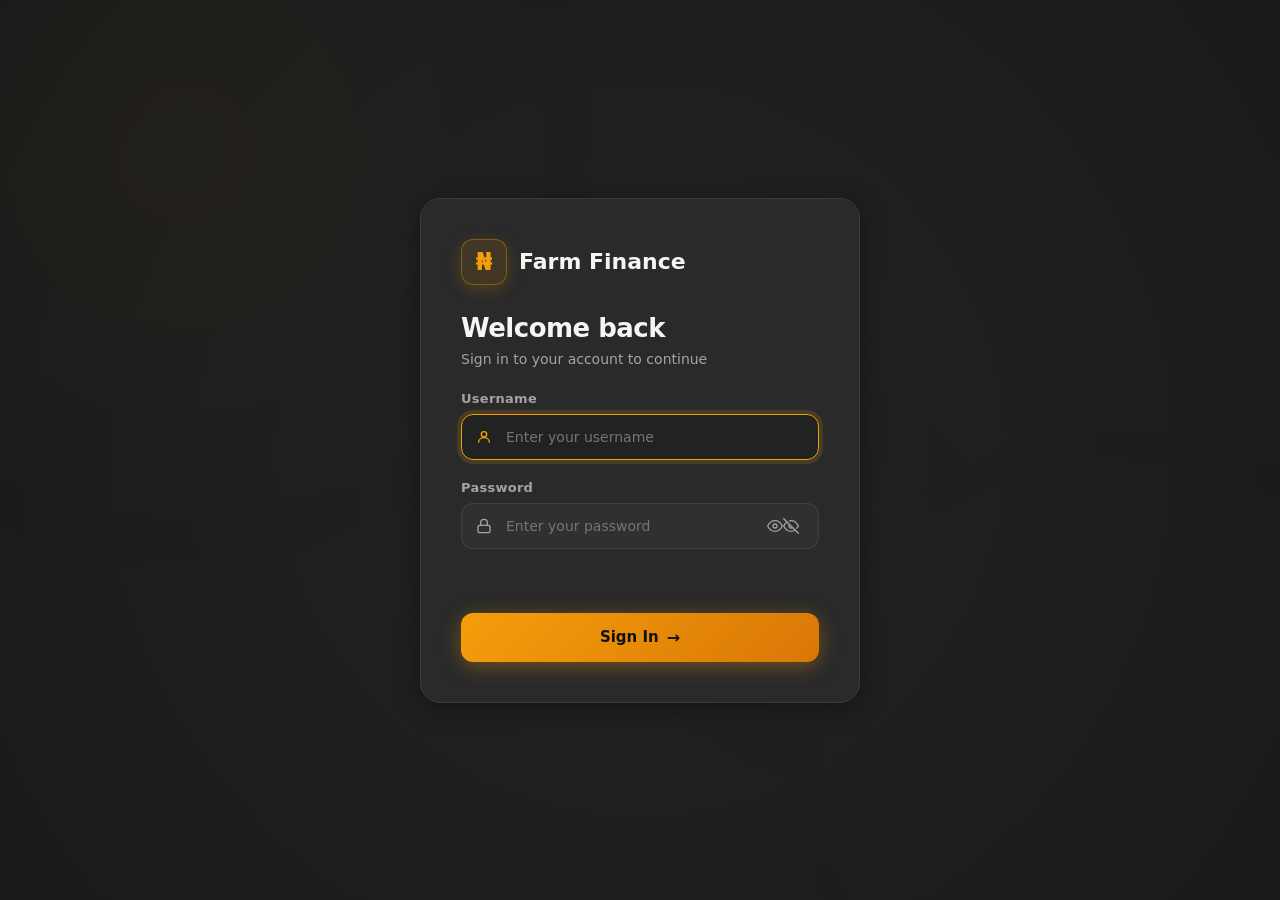
==== login.html @ 94548d9a "Add files via upload" ====
<!doctype html>
<html lang="en">
  <head>
    <meta charset="UTF-8" />
    <meta name="viewport" content="width=device-width, initial-scale=1.0" />
    <title>Sign In — Farm Finance Tracker</title>
    <link rel="stylesheet" href="style.css" />
  </head>
  <body class="login-page">

    <!-- Animated background orbs -->
    <div class="lp-bg" aria-hidden="true">
      <div class="lp-orb lp-orb--1"></div>
      <div class="lp-orb lp-orb--2"></div>
      <div class="lp-orb lp-orb--3"></div>
    </div>

    <div class="lp-wrap">

      <!-- Centered form card -->
      <main class="lp-form-panel">
        <div class="lp-form-wrap">

          <!-- Brand logo at top -->
          <div class="lp-brand-logo">
            <span class="lp-brand-logo__icon">₦</span>
            <span class="lp-brand-logo__name">Farm Finance</span>
          </div>

          <div class="lp-form-header">
            <h1 class="lp-form-title">Welcome back</h1>
            <p class="lp-form-sub">Sign in to your account to continue</p>
          </div>

          <form id="loginForm" class="lp-form" autocomplete="off" novalidate>

            <div class="lp-field">
              <label class="lp-field__label" for="loginUsername">Username</label>
              <div class="lp-field__wrap">
                <span class="lp-field__icon" aria-hidden="true">
                  <svg width="16" height="16" viewBox="0 0 24 24" fill="none" stroke="currentColor" stroke-width="2" stroke-linecap="round" stroke-linejoin="round"><circle cx="12" cy="8" r="4"/><path d="M4 20c0-4 3.6-7 8-7s8 3 8 7"/></svg>
                </span>
                <input
                  id="loginUsername"
                  class="lp-field__input"
                  type="text"
                  placeholder="Enter your username"
                  autocomplete="username"
                  spellcheck="false"
                />
              </div>
            </div>

            <div class="lp-field">
              <label class="lp-field__label" for="loginPassword">Password</label>
              <div class="lp-field__wrap">
                <span class="lp-field__icon" aria-hidden="true">
                  <svg width="16" height="16" viewBox="0 0 24 24" fill="none" stroke="currentColor" stroke-width="2" stroke-linecap="round" stroke-linejoin="round"><rect x="3" y="11" width="18" height="11" rx="2"/><path d="M7 11V7a5 5 0 0 1 10 0v4"/></svg>
                </span>
                <input
                  id="loginPassword"
                  class="lp-field__input"
                  type="password"
                  placeholder="Enter your password"
                  autocomplete="current-password"
                />
                <button
                  class="lp-pw-toggle"
                  type="button"
                  id="loginPwToggle"
                  aria-label="Toggle password visibility"
                >
                  <svg id="iconEye" width="16" height="16" viewBox="0 0 24 24" fill="none" stroke="currentColor" stroke-width="2" stroke-linecap="round" stroke-linejoin="round"><path d="M1 12s4-8 11-8 11 8 11 8-4 8-11 8-11-8-11-8z"/><circle cx="12" cy="12" r="3"/></svg>
                  <svg id="iconEyeOff" width="16" height="16" viewBox="0 0 24 24" fill="none" stroke="currentColor" stroke-width="2" stroke-linecap="round" stroke-linejoin="round" hidden><path d="M17.94 17.94A10.07 10.07 0 0 1 12 20c-7 0-11-8-11-8a18.45 18.45 0 0 1 5.06-5.94M9.9 4.24A9.12 9.12 0 0 1 12 4c7 0 11 8 11 8a18.5 18.5 0 0 1-2.16 3.19m-6.72-1.07a3 3 0 1 1-4.24-4.24"/><line x1="1" y1="1" x2="23" y2="23"/></svg>
                </button>
              </div>
            </div>

            <p class="lp-error" id="loginError" role="alert" aria-live="polite"></p>

            <button class="lp-submit" type="submit" id="loginSubmitBtn">
              <span id="loginBtnText">Sign In</span>
              <span class="lp-submit__arrow" aria-hidden="true">→</span>
            </button>

          </form>

        </div>
      </main>
    </div>

    <script src="login.js"></script>
  </body>
</html>
---- style.css ----
:root {
  --bg: #1a1a1a;
  --bg-accent: #242424;
  --card: #2a2a2a;
  --card-strong: #323232;
  --card-summary: #2e2e2e;
  --text: #f5f5f4;
  --muted: #a8a29e;
  --border: #3a3a3a;
  --income: #22c55e;
  --expense: #f43f5e;
  --primary: #f59e0b;
  --shadow: 0 4px 24px rgba(0, 0, 0, 0.4);
  --radius: 14px;
  --font:
    "Space Grotesk", "Sora", "Poppins", system-ui, -apple-system, sans-serif;
}

* {
  box-sizing: border-box;
  margin: 0;
  padding: 0;
}

body {
  min-height: 100vh;
  font-family: var(--font);
  color: var(--text);
  background: var(--bg);
  padding: 32px;
}

.bg-gradient {
  display: none;
}

.app {
  max-width: 1100px;
  margin: 0 auto;
  display: grid;
  gap: 24px;
}

.app__header {
  display: flex;
  align-items: center;
  justify-content: space-between;
  gap: 24px;
}

.app__actions {
  display: flex;
  gap: 10px;
  flex-wrap: wrap;
}

.app__eyebrow {
  text-transform: uppercase;
  font-size: 12px;
  letter-spacing: 0.24em;
  color: var(--muted);
}

.app__title {
  font-size: clamp(28px, 4vw, 40px);
  margin-top: 6px;
}

.app__subtitle {
  margin-top: 8px;
  color: var(--muted);
}

.card {
  background: var(--card);
  border: 1px solid var(--border);
  border-radius: var(--radius);
  box-shadow: var(--shadow);
  padding: 20px;
}

.summary {
  display: grid;
  gap: 16px;
  grid-template-columns: repeat(auto-fit, minmax(220px, 1fr));
}

.summary__card {
  background: var(--card-summary);
  border: 1px solid var(--border);
  border-radius: var(--radius);
  box-shadow: var(--shadow);
  padding: 20px;
  display: grid;
  gap: 8px;
}

.summary__label {
  color: var(--muted);
  font-size: 14px;
}

.summary__value {
  font-size: 28px;
}

.summary__value--income {
  color: var(--income);
}

.summary__value--expense {
  color: var(--expense);
}

.grid {
  display: grid;
  grid-template-columns: 1.1fr 0.9fr;
  gap: 20px;
}

.section-title {
  font-size: 18px;
  margin-bottom: 16px;
}

.form__grid,
.filters__grid {
  display: grid;
  gap: 14px;
}

.form__field {
  display: grid;
  gap: 8px;
  font-size: 14px;
  color: var(--muted);
}

.form__field span {
  color: var(--muted);
}

.form__field input,
.form__field select {
  width: 100%;
  padding: 12px 14px;
  border-radius: 10px;
  border: 1px solid var(--border);
  background: var(--card-strong);
  color: var(--text);
  font-size: 14px;
  transition:
    border-color 0.2s ease,
    transform 0.2s ease;
}

.form__field input:focus,
.form__field select:focus {
  outline: none;
  border-color: var(--primary);
  transform: translateY(-1px);
}

.form__field--full {
  grid-column: 1 / -1;
}

.btn {
  cursor: pointer;
  padding: 12px 18px;
  border-radius: 10px;
  border: none;
  font-weight: 600;
  font-family: var(--font);
  transition:
    transform 0.15s ease,
    box-shadow 0.15s ease;
}

.btn--primary {
  background: linear-gradient(135deg, #f59e0b, #d97706);
  color: #1a1a1a;
  box-shadow: 0 4px 16px rgba(245, 158, 11, 0.3);
}

.btn--ghost {
  background: transparent;
  border: 1px solid var(--border);
  color: var(--text);
}

.btn:hover {
  transform: translateY(-2px);
  box-shadow: 0 8px 20px rgba(0, 0, 0, 0.35);
}

.filters {
  display: grid;
  gap: 12px;
}

.transactions {
  display: grid;
  gap: 16px;
}

.transactions__header {
  display: flex;
  justify-content: space-between;
  align-items: center;
}

.transactions__meta {
  color: var(--muted);
  font-size: 14px;
}

.transactions__list {
  display: grid;
  gap: 12px;
}

.transactions__empty {
  text-align: center;
  color: var(--muted);
  padding: 30px 10px;
  border: 1px dashed #4a4a4a;
  border-radius: 12px;
}

.transaction {
  display: grid;
  grid-template-columns: 1fr auto;
  gap: 16px;
  padding: 14px 16px;
  border-radius: 10px;
  background: var(--card-strong);
  border: 1px solid var(--border);
  transition:
    transform 0.15s ease,
    background 0.15s ease;
}

.transaction:hover {
  transform: translateY(-2px);
  background: #3a3a3a;
}

.transaction__title {
  font-weight: 600;
}

.transaction__meta {
  display: flex;
  flex-wrap: wrap;
  gap: 8px;
  margin-top: 6px;
  color: var(--muted);
  font-size: 12px;
}

.badge {
  padding: 4px 10px;
  border-radius: 999px;
  font-size: 12px;
  background: rgba(245, 158, 11, 0.15);
  color: #fcd34d;
}

.amount {
  font-size: 16px;
  font-weight: 600;
  text-align: right;
}

.amount--income {
  color: var(--income);
}

.amount--expense {
  color: var(--expense);
}

.delete-btn {
  margin-top: 6px;
  background: transparent;
  border: none;
  color: var(--muted);
  font-size: 12px;
  cursor: pointer;
}

.delete-btn:hover {
  color: var(--expense);
}

.edit-btn {
  margin-top: 6px;
  background: transparent;
  border: none;
  color: var(--muted);
  font-size: 12px;
  cursor: pointer;
  margin-right: 8px;
}

.edit-btn:hover {
  color: var(--primary);
}

.form__actions {
  display: flex;
  gap: 10px;
  flex-wrap: wrap;
}

.btn--accent {
  background: linear-gradient(135deg, #d4af37, #f5d77a);
  color: #1a1a1a;
  box-shadow: 0 4px 16px rgba(212, 175, 55, 0.3);
}

.btn--danger {
  background: #ef4444;
  color: #fff;
}

.chart {
  display: grid;
  gap: 14px;
}

#financeChart {
  width: 100%;
  height: 260px;
  background: var(--card-strong);
  border-radius: 10px;
  border: 1px solid var(--border);
  padding: 6px;
}

.transactions__empty {
  display: grid;
  gap: 12px;
  text-align: center;
  color: var(--muted);
  padding: 30px 10px;
  border: 1px dashed #4a4a4a;
  border-radius: 12px;
  justify-items: center;
}

.empty__icon {
  width: 54px;
  height: 54px;
  display: grid;
  place-items: center;
  border-radius: 50%;
  background: rgba(245, 158, 11, 0.15);
  color: var(--primary);
  font-size: 24px;
  font-weight: 700;
}

.month-group {
  display: grid;
  gap: 12px;
}

.month-title {
  font-size: 13px;
  text-transform: uppercase;
  letter-spacing: 0.12em;
  color: var(--muted);
}

.modal {
  position: fixed;
  inset: 0;
  display: none;
  align-items: center;
  justify-content: center;
  z-index: 50;
}

.modal.is-open {
  display: flex;
}

.modal__backdrop {
  position: absolute;
  inset: 0;
  background: rgba(0, 0, 0, 0.6);
}

.modal__content {
  position: relative;
  background: var(--card);
  border: 1px solid var(--border);
  border-radius: var(--radius);
  padding: 24px;
  width: min(90vw, 360px);
  box-shadow: var(--shadow);
  z-index: 1;
}

.modal__text {
  color: var(--muted);
  font-size: 14px;
  margin-bottom: 16px;
}

.modal__actions {
  display: flex;
  justify-content: flex-end;
  gap: 10px;
}

.toast-container {
  position: fixed;
  bottom: 24px;
  right: 24px;
  display: grid;
  gap: 10px;
  z-index: 60;
}

.toast {
  background: #2a2a2a;
  border: 1px solid var(--border);
  padding: 12px 16px;
  border-radius: 10px;
  color: var(--text);
  font-size: 14px;
  box-shadow: var(--shadow);
  animation: toast-in 0.2s ease;
}

.toast--error {
  border-color: rgba(239, 68, 68, 0.6);
}

.error {
  min-height: 16px;
  color: #f97316;
  font-size: 12px;
}

.is-invalid {
  border-color: rgba(249, 115, 22, 0.7) !important;
}

.skeleton {
  position: fixed;
  inset: 0;
  background: #1a1a1a;
  display: grid;
  gap: 16px;
  padding: 40px;
  z-index: 80;
}

.skeleton.is-hidden {
  display: none;
}

.skeleton__block {
  height: 80px;
  border-radius: 10px;
  background: linear-gradient(
    90deg,
    #2a2a2a,
    #3a3a3a,
    #2a2a2a
  );
  background-size: 200% 100%;
  animation: shimmer 1.2s infinite;
}

@keyframes shimmer {
  0% {
    background-position: 200% 0;
  }
  100% {
    background-position: -200% 0;
  }
}

@keyframes toast-in {
  from {
    transform: translateY(8px);
    opacity: 0;
  }
  to {
    transform: translateY(0);
    opacity: 1;
  }
}

body.theme-light {
  --bg: #f5f5f4;
  --bg-accent: #e7e5e4;
  --card: #ffffff;
  --card-strong: #f0efee;
  --card-summary: #ffffff;
  --text: #1c1917;
  --muted: #57534e;
  --border: #d6d3d1;
  --primary: #b45309;
  --shadow: 0 4px 16px rgba(0, 0, 0, 0.08);
}

body.theme-light .bg-gradient {
  display: none;
}

body.theme-light .summary__card {
  background: var(--card-summary);
  border-color: var(--border);
}

body.theme-light .transaction {
  background: var(--card-strong);
}

body.theme-light .transaction:hover {
  background: #e7e5e4;
}

body.theme-light .skeleton {
  background: var(--bg);
}

body.theme-light .skeleton__block {
  background: linear-gradient(
    90deg,
    #e7e5e4,
    #d6d3d1,
    #e7e5e4
  );
  background-size: 200% 100%;
}

@media (max-width: 900px) {
  body {
    padding: 24px;
  }

  .app__header {
    flex-direction: column;
    align-items: flex-start;
  }

  .grid {
    grid-template-columns: 1fr;
  }
}

@media (max-width: 600px) {
  body {
    padding: 18px;
  }

  .transaction {
    grid-template-columns: 1fr;
  }

  .amount {
    text-align: left;
  }
}

/* ===== BUDGET MODULE ===== */

/* Tab buttons */
.tab-btn--active {
  border-color: var(--primary);
  color: var(--primary);
}

/* Budget panel layout */
.budget-panel {
  display: grid;
  gap: 24px;
}

/* Period selector bar */
.budget-period-bar {
  display: flex;
  align-items: center;
  gap: 16px;
  padding: 14px 20px;
}

.budget-period-label {
  font-size: 14px;
  color: var(--muted);
  white-space: nowrap;
}

.budget-period-select {
  padding: 10px 14px;
  border-radius: 10px;
  border: 1px solid var(--border);
  background: var(--card-strong);
  color: var(--text);
  font-size: 14px;
  font-family: var(--font);
  min-width: 160px;
}

.budget-period-select:focus {
  outline: none;
  border-color: var(--primary);
}

/* Analyzer grid */
.analyzer-grid {
  display: grid;
  grid-template-columns: repeat(auto-fit, minmax(200px, 1fr));
  gap: 16px;
}

.analyzer-card {
  background: var(--card-strong);
  border: 1px solid var(--border);
  border-radius: 10px;
  padding: 16px;
  display: grid;
  gap: 6px;
}

.analyzer-card__label {
  font-size: 12px;
  color: var(--muted);
  text-transform: uppercase;
  letter-spacing: 0.1em;
}

.analyzer-card__value {
  font-size: 22px;
  font-weight: 700;
}

.analyzer-card__mom {
  font-size: 13px;
  color: var(--muted);
}

.analyzer-card__prev {
  font-size: 13px;
  color: var(--muted);
}

/* Plan grid */
.plan-grid {
  display: grid;
  grid-template-columns: repeat(auto-fit, minmax(220px, 1fr));
  gap: 16px;
}

.plan-card {
  background: var(--card-strong);
  border: 1px solid var(--border);
  border-radius: 10px;
  padding: 16px;
  display: grid;
  gap: 6px;
}

.plan-card__label {
  font-size: 12px;
  color: var(--muted);
  text-transform: uppercase;
  letter-spacing: 0.1em;
}

.plan-card__row {
  display: flex;
  justify-content: space-between;
  font-size: 14px;
}

.plan-card__variance {
  font-size: 16px;
  font-weight: 700;
}

/* Budget config form */
.budget-form-grid {
  display: grid;
  grid-template-columns: repeat(auto-fit, minmax(200px, 1fr));
  gap: 14px;
  margin-bottom: 20px;
}

.budget-cat-title {
  font-size: 14px;
  color: var(--muted);
  margin-bottom: 12px;
  font-weight: 600;
}

.budget-cat-grid {
  display: grid;
  grid-template-columns: repeat(auto-fit, minmax(180px, 1fr));
  gap: 12px;
}

/* Budget tracking */
.budget-overall-bar {
  margin-bottom: 20px;
  padding-bottom: 16px;
  border-bottom: 1px solid var(--border);
}

.budget-progress-label {
  display: flex;
  justify-content: space-between;
  font-size: 14px;
  margin-bottom: 6px;
}

.budget-progress-label span:last-child {
  color: var(--muted);
  font-size: 13px;
}

.budget-progress-track {
  height: 10px;
  background: var(--card-strong);
  border-radius: 999px;
  overflow: hidden;
  border: 1px solid var(--border);
}

.budget-progress-fill {
  height: 100%;
  border-radius: 999px;
  transition: width 0.3s ease;
  background: var(--income);
}

.budget-progress-fill--over {
  background: var(--expense);
}

.budget-cat-rows {
  display: grid;
  gap: 14px;
}

.budget-cat-row {
  display: grid;
  gap: 6px;
}

.budget-cat-row__header {
  display: flex;
  justify-content: space-between;
  font-size: 13px;
}

.budget-cat-row__name {
  font-weight: 600;
}

.budget-cat-row__amounts {
  color: var(--muted);
}

/* Surplus & Reinvestment */
.surplus-grid {
  display: grid;
  grid-template-columns: repeat(auto-fit, minmax(200px, 1fr));
  gap: 16px;
}

.surplus-card {
  background: var(--card-strong);
  border: 1px solid var(--border);
  border-radius: 10px;
  padding: 16px;
  display: grid;
  gap: 6px;
}

.surplus-card__label {
  font-size: 12px;
  color: var(--muted);
  text-transform: uppercase;
  letter-spacing: 0.1em;
}

.surplus-card__value {
  font-size: 22px;
  font-weight: 700;
}

.surplus-card__sub {
  font-size: 12px;
  color: var(--muted);
}

.surplus-card--reinvest {
  border-color: var(--primary);
  background: rgba(245, 158, 11, 0.07);
}

.surplus-card--reinvest .surplus-card__label {
  color: var(--primary);
}

.surplus-card--muted .surplus-card__value {
  color: var(--muted);
}

/* Color utilities */
.color--income { color: var(--income); }
.color--expense { color: var(--expense); }
.color--muted { color: var(--muted); }

/* Transactions tab sections (hide when budget tab active) */
.app[data-tab="budget"] .summary,
.app[data-tab="budget"] .chart,
.app[data-tab="budget"] .grid,
.app[data-tab="budget"] .transactions {
  display: none;
}

.app[data-tab="transactions"] #budgetPanel {
  display: none;
}

/* Export dropdown */
.export-dropdown {
  position: relative;
}

.export-menu {
  position: absolute;
  top: calc(100% + 6px);
  right: 0;
  background: var(--card);
  border: 1px solid var(--border);
  border-radius: 10px;
  box-shadow: var(--shadow);
  min-width: 220px;
  z-index: 40;
  overflow: hidden;
}

.export-menu__item {
  display: block;
  width: 100%;
  padding: 11px 16px;
  background: transparent;
  border: none;
  color: var(--text);
  font-size: 14px;
  font-family: var(--font);
  text-align: left;
  cursor: pointer;
  transition: background 0.15s;
}

.export-menu__item:hover {
  background: var(--card-strong);
}

/* Allocation list (read mode) */
.alloc-list {
  display: grid;
  gap: 8px;
  margin-bottom: 12px;
}

.alloc-item {
  display: flex;
  align-items: center;
  justify-content: space-between;
  gap: 12px;
  padding: 10px 14px;
  background: var(--card-strong);
  border: 1px solid var(--border);
  border-radius: 10px;
  flex-wrap: wrap;
}

.alloc-item__info {
  display: flex;
  align-items: center;
  gap: 16px;
  flex: 1;
}

.alloc-item__label {
  font-weight: 600;
  font-size: 14px;
}

.alloc-item__amount {
  color: var(--primary);
  font-weight: 600;
  font-size: 14px;
}

.alloc-item__actions {
  display: flex;
  gap: 8px;
}

.alloc-summary {
  display: flex;
  justify-content: space-between;
  flex-wrap: wrap;
  gap: 8px;
  font-size: 13px;
  color: var(--muted);
  padding-top: 10px;
  border-top: 1px solid var(--border);
  margin-top: 4px;
}
.budget-config-header {
  display: flex;
  align-items: center;
  justify-content: space-between;
  flex-wrap: wrap;
  gap: 12px;
  margin-bottom: 4px;
}

.budget-alloc-header {
  display: flex;
  align-items: center;
  justify-content: space-between;
  margin-bottom: 4px;
}

/* Allocation rows */
.allocation-row {
  display: grid;
  grid-template-columns: 1fr 1fr auto;
  gap: 10px;
  align-items: center;
  margin-bottom: 8px;
}

.allocation-row input {
  padding: 10px 12px;
  border-radius: 10px;
  border: 1px solid var(--border);
  background: var(--card-strong);
  color: var(--text);
  font-size: 14px;
  font-family: var(--font);
}

.allocation-row input:focus {
  outline: none;
  border-color: var(--primary);
}

.alloc-remove-btn {
  background: transparent;
  border: 1px solid var(--border);
  color: var(--muted);
  border-radius: 8px;
  width: 32px;
  height: 32px;
  cursor: pointer;
  font-size: 13px;
  display: grid;
  place-items: center;
  transition: color 0.15s, border-color 0.15s;
}

.alloc-remove-btn:hover {
  color: var(--expense);
  border-color: var(--expense);
}

/* Monthly budgets list */
.monthly-budget-row {
  padding: 12px 0;
  border-bottom: 1px solid var(--border);
}

.monthly-budget-row:last-child {
  border-bottom: none;
}

.monthly-budget-row__info {
  display: flex;
  justify-content: space-between;
  align-items: center;
  flex-wrap: wrap;
  gap: 8px;
  font-size: 14px;
}

.monthly-budget-row__period {
  font-weight: 600;
}

.monthly-budget-row__amounts {
  color: var(--muted);
  font-size: 13px;
}

/* Surplus table */
.surplus-table-wrap {
  overflow-x: auto;
}

.surplus-table {
  width: 100%;
  border-collapse: collapse;
  font-size: 14px;
}

.surplus-table th {
  text-align: left;
  padding: 8px 12px;
  color: var(--muted);
  font-size: 12px;
  text-transform: uppercase;
  letter-spacing: 0.08em;
  border-bottom: 1px solid var(--border);
}

.surplus-table td {
  padding: 10px 12px;
  border-bottom: 1px solid var(--border);
}

.surplus-table tr:last-child td {
  border-bottom: none;
}

.surplus-table tr:hover td {
  background: var(--card-strong);
}

/* ===== END BUDGET MODULE ===== */


/* ===== LOGIN PAGE ===== */

body.login-page {
  min-height: 100vh;
  padding: 0;
  background: radial-gradient(circle at center, var(--bg-accent) 0%, var(--bg) 100%);
  overflow-x: hidden;
}

/* ── Animated background orbs ── */
.lp-bg {
  position: fixed;
  inset: 0;
  pointer-events: none;
  z-index: 0;
  overflow: hidden;
}

.lp-orb {
  position: absolute;
  border-radius: 50%;
  filter: blur(140px);
  opacity: 0.35;
  animation: lp-drift 16s ease-in-out infinite alternate;
}

.lp-orb--1 {
  width: 600px;
  height: 600px;
  background: radial-gradient(circle, rgba(245, 158, 11, 0.22) 0%, transparent 70%);
  top: -150px;
  left: -120px;
  animation-duration: 18s;
}

.lp-orb--2 {
  width: 480px;
  height: 480px;
  background: radial-gradient(circle, rgba(34, 197, 94, 0.16) 0%, transparent 70%);
  bottom: -100px;
  right: -80px;
  animation-duration: 12s;
  animation-delay: -4s;
}

.lp-orb--3 {
  width: 340px;
  height: 340px;
  background: radial-gradient(circle, rgba(251, 191, 36, 0.12) 0%, transparent 70%);
  top: 45%;
  left: 50%;
  animation-duration: 20s;
  animation-delay: -8s;
}

@keyframes lp-drift {
  from { transform: translate(0, 0) scale(1); }
  to   { transform: translate(40px, 30px) scale(1.1); }
}

/* ── Two-column wrapper ── */
.lp-wrap {
  position: relative;
  z-index: 1;
  min-height: 100vh;
  display: flex;
  align-items: center;
  justify-content: center;
  padding: 24px;
}

/* ── Centered card ── */
.lp-form-panel {
  width: 100%;
  max-width: 440px;
  padding: 40px;
  background: var(--card);
  border: 1px solid var(--border);
  border-radius: 20px;
  box-shadow: var(--shadow);
  backdrop-filter: blur(20px);
  -webkit-backdrop-filter: blur(20px);
}

.lp-form-wrap {
  display: grid;
  gap: 24px;
}

/* ── Brand Logo ── */
.lp-brand-logo {
  display: flex;
  align-items: center;
  gap: 12px;
  margin-bottom: 4px;
}

.lp-brand-logo__icon {
  width: 46px;
  height: 46px;
  display: grid;
  place-items: center;
  border-radius: 12px;
  background: rgba(245, 158, 11, 0.12);
  border: 1px solid rgba(245, 158, 11, 0.35);
  color: var(--primary);
  font-size: 24px;
  font-weight: 700;
  box-shadow: 0 4px 16px rgba(245, 158, 11, 0.2);
}

.lp-brand-logo__name {
  font-size: 22px;
  font-weight: 700;
}

/* Form header */
.lp-form-header {
  display: grid;
  gap: 8px;
}

.lp-form-title {
  font-size: 26px;
  font-weight: 700;
  letter-spacing: -0.02em;
}

.lp-form-sub {
  font-size: 14px;
  color: var(--muted);
}

/* Form fields */
.lp-form {
  display: grid;
  gap: 20px;
}

.lp-field {
  display: grid;
  gap: 8px;
}

.lp-field__label {
  font-size: 13px;
  font-weight: 600;
  color: var(--muted);
  letter-spacing: 0.02em;
}

.lp-field__wrap {
  position: relative;
  display: flex;
  align-items: center;
}

.lp-field__icon {
  position: absolute;
  left: 15px;
  color: var(--muted);
  display: flex;
  align-items: center;
  pointer-events: none;
  transition: color 0.25s ease;
}

.lp-field__input {
  width: 100%;
  padding: 14px 14px 14px 44px;
  border-radius: 12px;
  border: 1px solid rgba(255, 255, 255, 0.08);
  background: rgba(255, 255, 255, 0.03);
  color: var(--text);
  font-size: 14px;
  font-family: var(--font);
  transition: border-color 0.25s ease, box-shadow 0.25s ease, background 0.25s ease;
}

.lp-field__input:hover {
  background: rgba(255, 255, 255, 0.05);
  border-color: rgba(255, 255, 255, 0.15);
}

.lp-field__input:focus {
  outline: none;
  border-color: var(--primary);
  background: rgba(0, 0, 0, 0.2);
  box-shadow: 0 0 0 4px rgba(245, 158, 11, 0.15);
}

.lp-field__input:focus ~ .lp-field__icon,
.lp-field__wrap:focus-within .lp-field__icon {
  color: var(--primary);
}

/* Password field: extra right padding for toggle */
.lp-field__input[type="password"],
.lp-field__input[type="text"] {
  padding-right: 48px;
}

.lp-pw-toggle {
  position: absolute;
  right: 14px;
  background: transparent;
  border: none;
  cursor: pointer;
  color: var(--muted);
  display: flex;
  align-items: center;
  padding: 6px;
  border-radius: 8px;
  transition: color 0.15s ease, background 0.15s ease;
}

.lp-pw-toggle:hover {
  color: var(--text);
  background: rgba(255, 255, 255, 0.08);
}

/* Error message */
.lp-error {
  min-height: 20px;
  font-size: 13px;
  color: var(--expense);
  display: flex;
  align-items: center;
  gap: 6px;
}

.lp-error:not(:empty)::before {
  content: "⚠";
  font-size: 12px;
}

/* Submit button */
.lp-submit {
  display: flex;
  align-items: center;
  justify-content: center;
  gap: 8px;
  width: 100%;
  padding: 15px 20px;
  border-radius: 12px;
  border: none;
  background: linear-gradient(135deg, #f59e0b, #d97706);
  color: #111;
  font-size: 15px;
  font-weight: 700;
  font-family: var(--font);
  cursor: pointer;
  box-shadow: 0 4px 20px rgba(245, 158, 11, 0.35);
  transition: transform 0.2s cubic-bezier(0.34, 1.56, 0.64, 1), box-shadow 0.2s ease, filter 0.2s ease;
  margin-top: 4px;
}

.lp-submit:hover:not(:disabled) {
  transform: translateY(-2px);
  box-shadow: 0 8px 28px rgba(245, 158, 11, 0.45);
  filter: brightness(1.05);
}

.lp-submit:active:not(:disabled) {
  transform: translateY(1px);
}

.lp-submit:disabled {
  opacity: 0.65;
  cursor: not-allowed;
}

.lp-submit__arrow {
  font-size: 16px;
  transition: transform 0.2s ease;
}

.lp-submit:hover:not(:disabled) .lp-submit__arrow {
  transform: translateX(4px);
}

/* Shake animation on error */
@keyframes lp-shake {
  0%, 100% { transform: translateX(0); }
  20%       { transform: translateX(-6px); }
  40%       { transform: translateX(6px); }
  60%       { transform: translateX(-4px); }
  80%       { transform: translateX(4px); }
}

.lp-form--shake {
  animation: lp-shake 0.45s ease;
}

/* Entrance fade-in-up animations */
@keyframes lp-fade-in-up {
  from {
    opacity: 0;
    transform: translateY(20px);
  }
  to {
    opacity: 1;
    transform: translateY(0);
  }
}

.lp-form-header,
.lp-form {
  animation: lp-fade-in-up 0.6s cubic-bezier(0.16, 1, 0.3, 1) both;
}

.lp-form-header { animation-delay: 0.05s; }
.lp-form { animation-delay: 0.15s; }

/* Responsive adjustments */
@media (max-width: 480px) {
  .lp-form-panel {
    padding: 30px 20px;
  }
}


/* ===== USER INFO BAR (app header) ===== */

.user-info {
  display: flex;
  align-items: center;
  gap: 8px;
}

.user-badge {
  padding: 6px 12px;
  border-radius: 999px;
  font-size: 13px;
  font-weight: 600;
  border: 1px solid var(--border);
}

.user-badge--admin {
  background: rgba(245, 158, 11, 0.12);
  color: var(--primary);
  border-color: rgba(245, 158, 11, 0.4);
}

.user-badge--farmer {
  background: rgba(34, 197, 94, 0.12);
  color: var(--income);
  border-color: rgba(34, 197, 94, 0.4);
}

/* ===== ROLE-BASED VISIBILITY ===== */

/* Farmer: hide edit/delete buttons on transactions (rendered dynamically — handled in JS) */
body[data-role="farmer"] .edit-btn,
body[data-role="farmer"] .delete-btn {
  display: none;
}

/* Farmer: hide delete budget button */
body[data-role="farmer"] #deleteBudgetBtn {
  display: none;
}

/* Farmer: hide surplus & reinvestment section */
body[data-role="farmer"] #surplusSection {
  display: none;
}

/* Admin: hide the add-transaction submit (edit mode only — JS sets data-editing) */
body[data-role="admin"] #submitBtn {
  display: none;
}

body[data-role="admin"] #submitBtn[data-editing="true"] {
  display: inline-flex;
}

body[data-role="admin"] .card.form .section-title {
  color: var(--primary);
}

/* ===== END LOGIN / ROLE STYLES ===== */
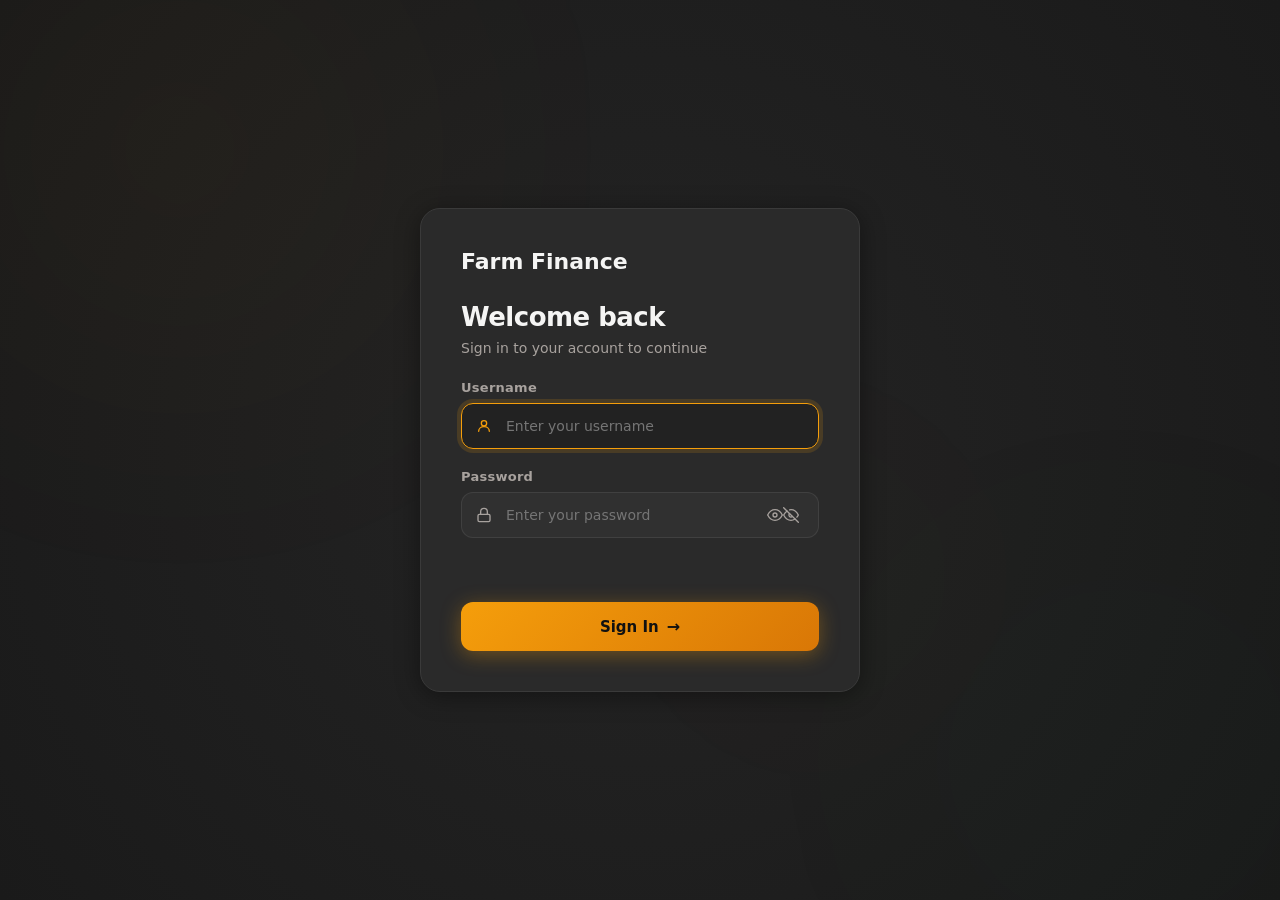
==== commit 82a000f7: "removing logo" ====
--- a/login.html
+++ b/login.html
@@ -23,7 +23,6 @@
 
           <!-- Brand logo at top -->
           <div class="lp-brand-logo">
-            <span class="lp-brand-logo__icon">₦</span>
             <span class="lp-brand-logo__name">Farm Finance</span>
           </div>
 
--- a/style.css
+++ b/style.css
@@ -77,6 +77,7 @@
   border-radius: var(--radius);
   box-shadow: var(--shadow);
   padding: 20px;
+  min-width: 0;
 }
 
 .summary {
@@ -330,13 +331,16 @@
   gap: 14px;
 }
 
-#financeChart {
+#financeChart,
+#analyzerCanvas {
   width: 100%;
+  max-width: 100%;
   height: 260px;
   background: var(--card-strong);
   border-radius: 10px;
   border: 1px solid var(--border);
   padding: 6px;
+  box-sizing: border-box;
 }
 
 .transactions__empty {
@@ -1413,14 +1417,14 @@
   display: none;
 }
 
-/* Admin: hide the add-transaction submit (edit mode only — JS sets data-editing) */
-body[data-role="admin"] #submitBtn {
+/* Farmer: hide total balance, cash flow chart, and surplus export button */
+body[data-role="farmer"] #totalBalanceCard,
+body[data-role="farmer"] #cashFlowSection,
+body[data-role="farmer"] #exportSurplusBtn {
   display: none;
 }
 
-body[data-role="admin"] #submitBtn[data-editing="true"] {
-  display: inline-flex;
-}
+
 
 body[data-role="admin"] .card.form .section-title {
   color: var(--primary);
